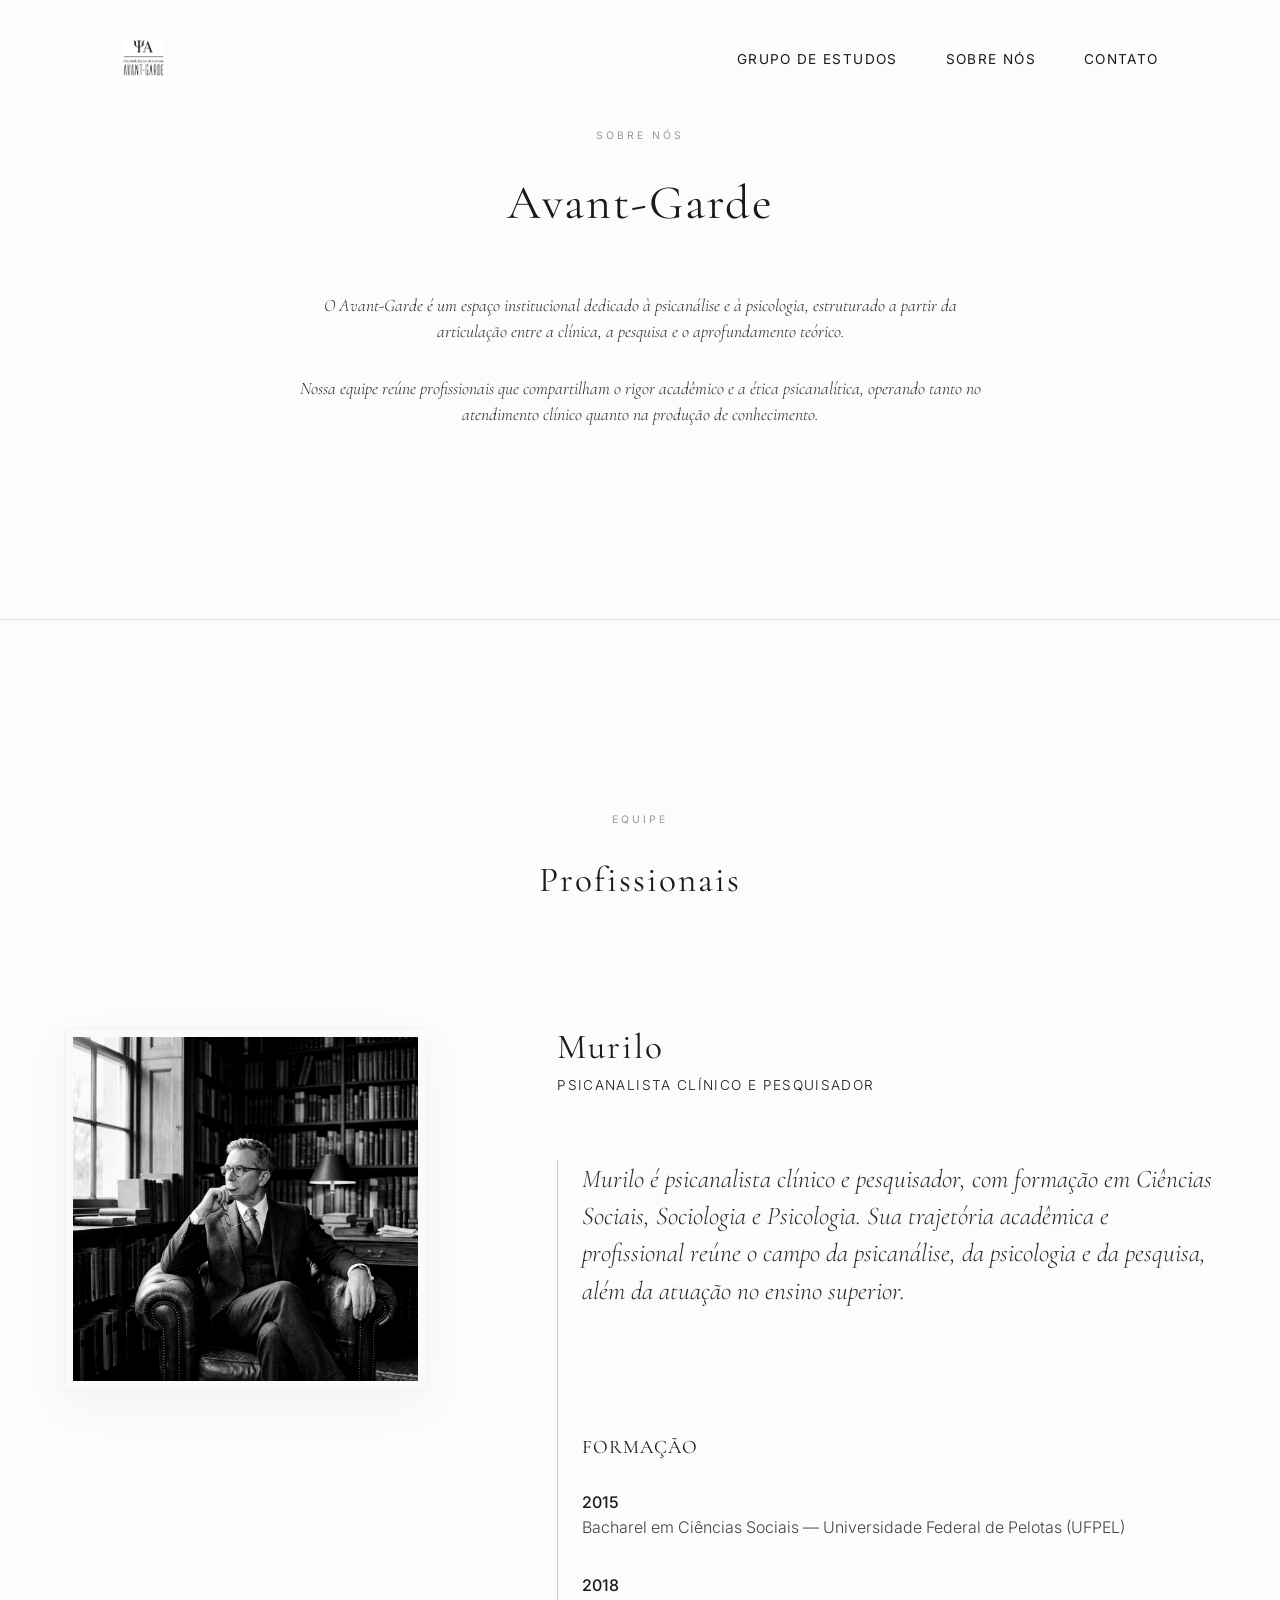
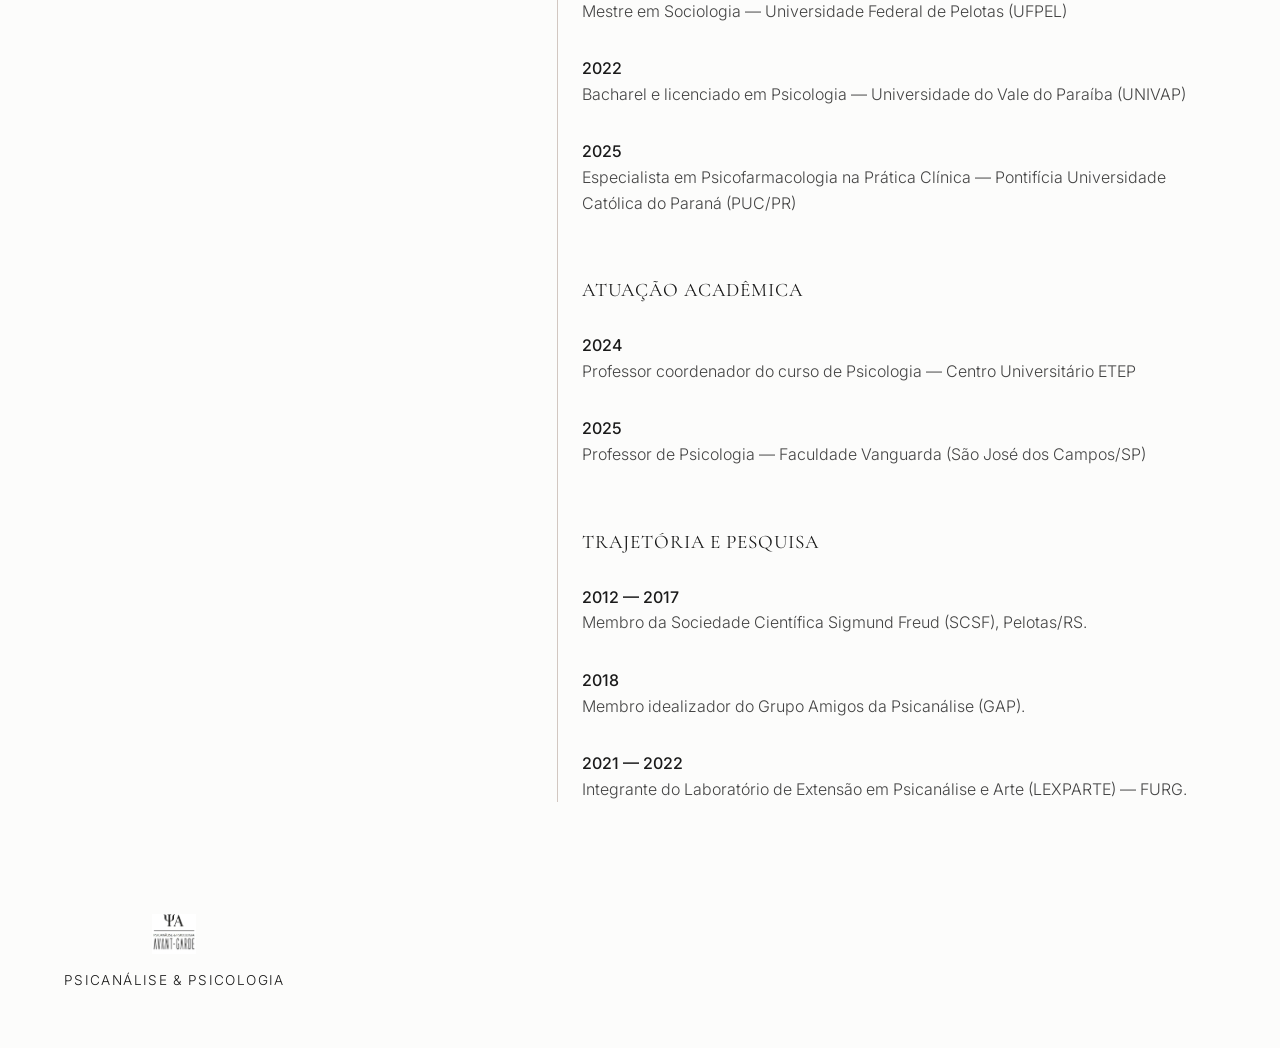
==== sobre-nos.html @ ca1990ba "feat: reformulação completa Avant-Garde 2.0 (abertura tipográfica, núcleos, menu e identidade instit" ====
<!DOCTYPE html>
<html lang="pt-BR">
<head>
    <meta charset="UTF-8">
    <meta name="viewport" content="width=device-width, initial-scale=1.0">
    <title>Sobre Nós | Avant-Garde</title>
    <link rel="preconnect" href="https://fonts.googleapis.com">
    <link rel="preconnect" href="https://fonts.gstatic.com" crossorigin>
    <link href="https://fonts.googleapis.com/css2?family=Cormorant+Garamond:ital,wght@0,300;0,400;0,500;0,600;1,300;1,400;1,500&family=Inter:wght@300;400;500&display=swap" rel="stylesheet">
    <link rel="stylesheet" href="styles.css">
</head>
<body class="page-sobre">
    <!-- HEADER -->
    <header class="header-light">
        <div class="header-inner container-fluid">
            <div class="logo">
                <a href="index.html">
                    <img src="logo-avant-garde.jpg" alt="Avant-Garde Psicanálise e Psicologia" class="header-logo-full">
                </a>
            </div>
            
            <div class="mobile-menu-toggle" id="mobile-menu-toggle">
                <span></span>
                <span></span>
                <span></span>
            </div>

            <nav class="main-nav" id="main-nav">
                <ul>
                    <li><a href="index.html#grupo-estudos">Grupo de Estudos</a></li>
                    <li><a href="sobre-nos.html" class="wood-text">Sobre Nós</a></li>
                    <li><a href="index.html#contato">Contato</a></li>
                </ul>
            </nav>
        </div>
    </header>

    <main>
        <!-- INSTITUCIONAL AVANT-GARDE -->
        <section class="section-padding pt-large">
            <div class="container text-center fade-up mb-huge">
                <span class="archival-label wood-text mb-small d-block">SOBRE NÓS</span>
                <h1 class="section-title wood-text mb-medium" style="font-size: 3rem;">Avant-Garde</h1>
                <div class="portrait-medium" style="margin: 0 auto; max-width: 700px;">
                    <p class="editorial-text mb-small" style="font-size: 1.1rem;">O Avant-Garde é um espaço institucional dedicado à psicanálise e à psicologia, estruturado a partir da articulação entre a clínica, a pesquisa e o aprofundamento teórico.</p>
                    <p class="editorial-text" style="font-size: 1.1rem;">Nossa equipe reúne profissionais que compartilham o rigor acadêmico e a ética psicanalítica, operando tanto no atendimento clínico quanto na produção de conhecimento.</p>
                </div>
            </div>

            <!-- PROFISSIONAIS -->
            <div class="wood-divider fade-in scroll-anim mb-huge container"></div>
            
            <div class="container">
                <div class="text-center mb-large fade-up scroll-anim">
                    <span class="archival-label wood-text mb-small d-block">EQUIPE</span>
                    <h2 class="section-title wood-text">Profissionais</h2>
                </div>

                <div class="grid-row align-top">
                    <!-- FOTO DE MURILO -->
                    <div class="col-4 fade-in">
                        <img src="murilo.jpg" alt="Murilo - Psicanalista Clínico" class="real-image img-framed h-medium object-cover" style="object-position: top center;">
                    </div>
                    
                    <div class="col-1"></div>
                    
                    <!-- CONTEÚDO MURILO -->
                    <div class="col-7 fade-up">
                        <h2 class="section-title wood-text mb-micro">Murilo</h2>
                        <p class="wood-text mb-medium" style="letter-spacing: 0.1em; text-transform: uppercase; font-size: 0.85rem;">Psicanalista clínico e pesquisador</p>
                        
                        <div class="border-left-wood">
                            <p class="editorial-text mb-large">Murilo é psicanalista clínico e pesquisador, com formação em Ciências Sociais, Sociologia e Psicologia. Sua trajetória acadêmica e profissional reúne o campo da psicanálise, da psicologia e da pesquisa, além da atuação no ensino superior.</p>

                            <!-- FORMAÇÃO -->
                            <h3 class="wood-text mb-small" style="font-size: 1.2rem; letter-spacing: 0.05em; text-transform: uppercase;">Formação</h3>
                            <div class="curriculum-block mb-medium">
                                <div class="curriculum-item mb-small">
                                    <span class="wood-text" style="font-weight: 500; display: block;">2015</span>
                                    <p class="text-light">Bacharel em Ciências Sociais — Universidade Federal de Pelotas (UFPEL)</p>
                                </div>
                                <div class="curriculum-item mb-small">
                                    <span class="wood-text" style="font-weight: 500; display: block;">2018</span>
                                    <p class="text-light">Mestre em Sociologia — Universidade Federal de Pelotas (UFPEL)</p>
                                </div>
                                <div class="curriculum-item mb-small">
                                    <span class="wood-text" style="font-weight: 500; display: block;">2022</span>
                                    <p class="text-light">Bacharel e licenciado em Psicologia — Universidade do Vale do Paraíba (UNIVAP)</p>
                                </div>
                                <div class="curriculum-item mb-small">
                                    <span class="wood-text" style="font-weight: 500; display: block;">2025</span>
                                    <p class="text-light">Especialista em Psicofarmacologia na Prática Clínica — Pontifícia Universidade Católica do Paraná (PUC/PR)</p>
                                </div>
                            </div>

                            <!-- ATUAÇÃO ACADÊMICA -->
                            <h3 class="wood-text mb-small" style="font-size: 1.2rem; letter-spacing: 0.05em; text-transform: uppercase;">Atuação Acadêmica</h3>
                            <div class="curriculum-block mb-medium">
                                <div class="curriculum-item mb-small">
                                    <span class="wood-text" style="font-weight: 500; display: block;">2024</span>
                                    <p class="text-light">Professor coordenador do curso de Psicologia — Centro Universitário ETEP</p>
                                </div>
                                <div class="curriculum-item mb-small">
                                    <span class="wood-text" style="font-weight: 500; display: block;">2025</span>
                                    <p class="text-light">Professor de Psicologia — Faculdade Vanguarda (São José dos Campos/SP)</p>
                                </div>
                            </div>

                            <!-- TRAJETÓRIA E PESQUISA -->
                            <h3 class="wood-text mb-small" style="font-size: 1.2rem; letter-spacing: 0.05em; text-transform: uppercase;">Trajetória e Pesquisa</h3>
                            <div class="curriculum-block mb-medium">
                                <div class="curriculum-item mb-small">
                                    <span class="wood-text" style="font-weight: 500; display: block;">2012 — 2017</span>
                                    <p class="text-light">Membro da Sociedade Científica Sigmund Freud (SCSF), Pelotas/RS.</p>
                                </div>
                                <div class="curriculum-item mb-small">
                                    <span class="wood-text" style="font-weight: 500; display: block;">2018</span>
                                    <p class="text-light">Membro idealizador do Grupo Amigos da Psicanálise (GAP).</p>
                                </div>
                                <div class="curriculum-item mb-small">
                                    <span class="wood-text" style="font-weight: 500; display: block;">2021 — 2022</span>
                                    <p class="text-light">Integrante do Laboratório de Extensão em Psicanálise e Arte (LEXPARTE) — FURG.</p>
                                </div>
                            </div>
                        </div>
                    </div>
                </div>
            </div>
        </section>
    </main>

    <!-- FOOTER -->
    <footer>
        <div class="footer-content">
            <img src="logo-avant-garde.jpg" alt="Avant-Garde" class="footer-logo mb-small">
            <p class="wood-text" style="letter-spacing: 0.1em; font-family: var(--font-sans); font-size: 0.85rem; margin-top: 1rem;">PSICANÁLISE & PSICOLOGIA</p>
        </div>
    </footer>

    <script src="script.js"></script>
</body>
</html>
---- styles.css ----
/* CSS Variables */
:root {
    --bg-color: #fcfcfb;
    --text-color: #1a1a1a; 
    --wood-color: #724e38; 
    --wood-dark: #3a261b;
    
    --font-heading: 'Cormorant Garamond', serif;
    --font-body: 'Inter', sans-serif;
    
    --transition-slow: all 1.2s cubic-bezier(0.25, 0.46, 0.45, 0.94);
    --transition-medium: all 0.6s ease;
}

/* Base & Reset */
* {
    margin: 0;
    padding: 0;
    box-sizing: border-box;
}

html {
    scroll-behavior: smooth;
    font-size: 16px;
    background-color: var(--bg-color);
}

body {
    background-color: var(--bg-color);
    color: var(--text-color);
    font-family: var(--font-body);
    line-height: 1.6;
    overflow-x: hidden;
    -webkit-font-smoothing: antialiased;
}

/* Materiality & Wood Identity */
.wood-text {
    color: var(--text-color);
}

.wood-border {
    border-color: var(--wood-color) !important;
    color: var(--wood-color) !important;
}

.wood-border:hover {
    background-color: var(--wood-color) !important;
    color: var(--bg-color) !important;
}

.wood-tint {
    background-color: #f3ede7 !important; 
    border-color: #e5d8cc !important;
    color: var(--wood-color) !important;
}

.warm-tint {
    background-color: #f8f3eb !important; 
    border-color: #eeddcc !important;
    color: #9d836a !important;
}

.wood-line {
    width: 40px;
    height: 1px;
    background-color: var(--wood-color);
    margin: 1.5rem 0;
}

.wood-line.center {
    margin: 1.5rem auto;
}

.wood-divider {
    width: 100%;
    height: 1px;
    background-color: rgba(114, 78, 56, 0.15);
}

.border-left-wood {
    border-left: 1px solid rgba(114, 78, 56, 0.3);
    padding-left: 1.5rem;
}

/* Archival & Micro-details */
.archival-label {
    display: inline-block;
    font-family: var(--font-body);
    font-size: 0.65rem;
    letter-spacing: 3px;
    text-transform: uppercase;
    color: #999;
}

.freud-composition {
    position: relative;
    display: inline-block;
    padding: 1.5rem;
    background-color: #f9f8f6; 
    border: 1px solid #f0eee9;
}

/* Typography */
h1, h2, h3, h4, h5, h6 {
    font-family: var(--font-heading);
    font-weight: 400;
    line-height: 1.1;
}

p {
    margin-bottom: 1.5rem;
    font-weight: 300;
    color: #444;
}

a {
    text-decoration: none;
    color: inherit;
    transition: var(--transition-medium);
}

/* Grid & Layout System */
.container {
    max-width: 1400px;
    margin: 0 auto;
    padding: 0 5%;
}

.grid-row {
    display: grid;
    grid-template-columns: repeat(12, 1fr);
    gap: 2rem;
    width: 100%;
}

.align-center { align-items: center; }
.align-top { align-items: flex-start; }
.align-end { align-items: flex-end; }

/* Grid Columns */
.col-1 { grid-column: span 1; }
.col-2 { grid-column: span 2; }
.col-3 { grid-column: span 3; }
.col-4 { grid-column: span 4; }
.col-5 { grid-column: span 5; }
.col-6 { grid-column: span 6; }
.col-7 { grid-column: span 7; }
.col-8 { grid-column: span 8; }
.col-9 { grid-column: span 9; }
.col-10 { grid-column: span 10; }
.col-11 { grid-column: span 11; }
.col-12 { grid-column: span 12; }

/* Utility Spacing */
.mb-micro { margin-bottom: 0.5rem; }
.mb-small { margin-bottom: 2rem; }
.mb-medium { margin-bottom: 4rem; }
.mb-large { margin-bottom: 8rem; }
.mb-huge { margin-bottom: 12rem; }
.mt-small { margin-top: 1rem; }
.mt-medium { margin-top: 3rem; }
.mt-large { margin-top: 6rem; }
.mt-huge { margin-top: 10rem; }
.pt-large { padding-top: 8rem; }
.d-block { display: block; }
.text-center { text-align: center; }

/* Placeholders & Images */
.image-placeholder {
    display: flex;
    align-items: center;
    justify-content: center;
    width: 100%;
    font-family: var(--font-body);
    font-size: 0.8rem;
    letter-spacing: 2px;
    text-transform: uppercase;
    text-align: center;
    padding: 2rem;
}

.h-large { height: 70vh; max-height: 800px; }
.h-medium { height: 45vh; max-height: 500px; }
.h-small { height: 35vh; max-height: 350px; }

.real-image {
    width: 100%;
    height: 100%;
    object-fit: cover;
    transition: transform 0.5s ease, filter 0.5s ease;
    filter: contrast(1.08) saturate(1.15) brightness(0.98);
}

/* Photo Treatments */
.object-cover {
    object-fit: cover;
    width: 100%;
}

.hero-img-wrapper {
    width: 100%;
    height: 65vh;
    overflow: hidden;
    box-shadow: 0 10px 30px rgba(0,0,0,0.1);
}

.hero-portrait-img {
    width: 100%;
    height: 100%;
    object-fit: cover;
    object-position: 60% center; 
}

.detail-img {
    object-position: center;
    border-radius: 2px;
}

.detail-img-small {
    height: 350px;
    object-position: center top;
}

.img-framed {
    padding: 0.5rem;
    background-color: var(--bg-color);
    border: 1px solid rgba(0,0,0,0.05);
    box-shadow: 0 15px 40px rgba(114, 78, 56, 0.05); 
}

.portrait-medium {
    max-width: 300px;
    margin: 0 auto;
}

.portrait-small {
    max-width: 220px;
    margin: 0 auto;
}

.art-frame {
    border: 12px solid #222; 
    box-shadow: 10px 10px 30px rgba(0,0,0,0.1);
}

.art-frame-small {
    border: 8px solid #222;
    box-shadow: 5px 5px 20px rgba(0,0,0,0.1);
}

.sepia-filter { filter: sepia(0.3) grayscale(0.5) contrast(1.1) brightness(0.95); }
.dark-filter { filter: brightness(0.85) contrast(1.15) saturate(0.9); }
.grayscale { filter: grayscale(100%); }

.caption {
    display: block;
    margin-top: 1.2rem;
    font-size: 0.95rem;
    font-family: var(--font-heading);
    font-style: italic;
    opacity: 0.8;
}

/* Editorial Text Blocks */
.text-block {
    padding: 0 1.5rem;
}

.section-title {
    font-size: 2.2rem;
    letter-spacing: 2px;
}

.editorial-text {
    font-family: var(--font-heading);
    font-size: 1.6rem;
    line-height: 1.45;
    font-style: italic;
    color: #2a2a2a;
}

/* Header */
header {
    position: fixed;
    top: 0;
    width: 100%;
    padding: 2.5rem 5%;
    z-index: 100;
    background: var(--bg-color); /* Fundo off-white */
    transition: background 0.5s ease, padding 0.5s ease, box-shadow 0.5s ease;
}

header.scrolled {
    padding: 1rem 5%;
    box-shadow: 0 2px 20px rgba(0,0,0,0.05);
}

.header-logo {
    height: 60px;
    width: auto;
    display: block;
}

header nav a {
    color: var(--text-color);
    text-decoration: none;
    font-size: 0.85rem;
    letter-spacing: 0.1em;
    text-transform: uppercase;
    transition: opacity 0.3s ease;
}

header nav a:hover {
    opacity: 0.6;
}

.header-inner {
    display: flex;
    justify-content: space-between;
    align-items: center;
}

.logo .placeholder-icon {
    font-size: 0.85rem;
    letter-spacing: 2px;
    font-weight: 300;
}

nav ul {
    display: flex;
    list-style: none;
    gap: 3rem;
}

nav li {
    font-size: 0.8rem;
    text-transform: uppercase;
    letter-spacing: 2px;
}

nav a:hover, nav button:hover {
    opacity: 0.6;
}

/* Buttons */
.btn-outline {
    display: inline-block;
    padding: 1rem 2.5rem;
    border: 1px solid var(--text-color);
    color: var(--text-color);
    text-decoration: none;
    font-family: var(--font-sans);
    font-size: 0.85rem;
    letter-spacing: 0.15em;
    text-transform: uppercase;
    transition: all 0.3s ease;
    background: transparent;
}

.btn-outline:hover {
    background: var(--text-color);
    color: var(--bg-color);
}

.text-btn {
    background: transparent;
    border: none;
    font-family: inherit;
    font-size: inherit;
    letter-spacing: inherit;
    text-transform: inherit;
    cursor: pointer;
    transition: var(--transition-medium);
}

/* Hero */
.hero {
    height: 100vh;
    display: flex;
    align-items: center;
    position: relative;
    overflow: hidden;
    padding-top: 80px; /* offset for header */
}

.hero-content-row {
    height: 100%;
    align-items: center;
}

.hero-logo-main {
    width: 350px;
    max-width: 100%;
    height: auto;
    display: block;
    margin-bottom: 2rem;
}

.hero-intro {
    font-family: var(--font-serif);
    font-size: 1.8rem;
    line-height: 1.4;
    color: var(--text-color);
    margin-bottom: 2rem;
    max-width: 90%;
}

.hero-actions {
    display: flex;
    align-items: center;
    gap: 2rem;
}

.hero-ctas {
    display: flex;
    gap: 1.5rem;
    justify-content: center;
}

/* Tripé */
.tripe-name {
    font-size: 1.2rem;
    letter-spacing: 3px;
}

.tripe-desc {
    font-size: 0.95rem;
    color: #555;
    max-width: 280px;
    margin-left: auto;
    margin-right: auto;
}

/* Contato */
.contato-links {
    margin: 2rem 0;
    display: flex;
    flex-direction: column;
    gap: 1rem;
}

.contato-link {
    font-family: var(--font-heading);
    font-size: 1.4rem;
    display: inline-block;
}

.contato-link:hover {
    opacity: 0.7;
}

.contato-signature .sig-clinic {
    font-family: var(--font-body);
    font-size: 0.7rem;
    letter-spacing: 2px;
    color: #999;
    text-transform: uppercase;
    margin-bottom: 0.2rem;
}

.footer-content p {
    margin-bottom: 0.5rem;
}

.footer-logo {
    height: 40px;
    width: auto;
    display: block;
    margin: 0 auto;
}

.footer-social {
}

.contato-signature .sig-name {
    font-family: var(--font-heading);
    font-size: 1.8rem;
}

/* Footer */
footer {
    padding: 3rem 5%;
    display: flex;
    justify-content: space-between;
    align-items: center;
    font-size: 0.75rem;
    letter-spacing: 2px;
    text-transform: uppercase;
    color: #888;
}

/* Animations */
.fade-up {
    opacity: 0;
    transform: translateY(30px);
    transition: var(--transition-slow);
}

.fade-in {
    opacity: 0;
    transition: var(--transition-slow);
}

.fade-up.visible, .fade-in.visible {
    opacity: 1;
    transform: translateY(0);
}

.delay-1 { transition-delay: 0.3s; }
.delay-2 { transition-delay: 0.6s; }

/* -------------------------------------
   RESPONSIVO (MOBILE FIRST & TWEAKS)
------------------------------------- */

/* Max 1024px (Tablets) */
@media (max-width: 1024px) {
    .hero-intro {
        font-size: 1.5rem;
    }
    .hero-logo-main {
        max-width: 90%;
    }
}

/* Max 768px (Mobile & Small Tablets) */
@media (max-width: 768px) {
    header {
        padding: 1rem 5%;
    }
    .header-inner {
        flex-wrap: wrap;
    }
    .header-logo-full {
        height: 30px;
    }
    
    .mobile-menu-toggle {
        display: flex;
        flex-direction: column;
        gap: 5px;
        cursor: pointer;
    }
    .mobile-menu-toggle span {
        width: 25px;
        height: 1px;
        background-color: var(--text-color);
        transition: all 0.3s ease;
    }
    
    .main-nav {
        display: none;
        width: 100%;
        margin-top: 1.5rem;
    }
    .main-nav.active {
        display: block;
    }
    .main-nav ul {
        flex-direction: column;
        align-items: center;
        gap: 1.5rem;
    }
    .main-nav ul li a {
        font-size: 0.8rem;
        letter-spacing: 0.1em;
    }
    
    /* Desativa animações no mobile para evitar elementos invisíveis */
    .fade-up, .fade-in {
        opacity: 1 !important;
        transform: none !important;
    }
    
    /* ABERTURA EDITORIAL MOBILE */
    .hero-typographic {
        min-height: 60vh;
        padding-top: 60px;
    }
    .hero-title {
        font-size: 2.8rem;
        letter-spacing: 4px;
    }
    .hero-subtitle {
        font-size: 0.9rem;
        letter-spacing: 2px;
        margin-bottom: 2rem;
    }
    .hero-statement {
        font-size: 1.25rem;
    }
    
    /* NÚCLEOS MOBILE */
    .nucleos-grid {
        grid-template-columns: 1fr;
        gap: 2.5rem;
    }

    /* Esconde colunas vazias no mobile para não gerar buracos e saltos estranhos */
    .col-1:empty, .col-2:empty {
        display: none !important;
    }
    
    .hero-actions {
        flex-direction: column;
        align-items: flex-start;
        gap: 1rem;
    }

    .btn-outline {
        width: 100%;
        max-width: 320px;
        text-align: center;
        padding: 1rem;
    }
    
    .hero-img-wrapper {
        height: 250px;
    }
    
    .h-medium {
        height: 220px !important;
    }
    
    .detail-img-small {
        height: 220px !important;
    }

    .col-1, .col-2, .col-3, .col-4, .col-5, .col-6, .col-7, .col-8, .col-9, .col-10, .col-11, .col-12 {
        width: 100%;
        margin-left: 0;
        margin-right: 0;
    }

    .grid-row {
        display: flex;
        flex-direction: column;
        gap: 1rem;
        margin: 0;
    }
    
    .reverse-mobile {
        flex-direction: column-reverse;
    }
    
    .mb-huge { margin-bottom: 3rem; }
    .mb-large { margin-bottom: 2rem; }
    .pt-large { padding-top: 2rem; }
    
    .section-title {
        font-size: 1.8rem;
        line-height: 1.2;
    }
    .editorial-text {
        font-size: 1rem;
    }
    
    .border-left-wood {
        border-left: none;
        padding-left: 0;
        border-top: 1px solid rgba(0,0,0,0.1);
        padding-top: 1.5rem;
        margin-top: 1.5rem;
    }
    
    footer {
        flex-direction: column;
        gap: 1rem;
        text-align: center;
    }
}
/* --- NOVA ESTRUTURA (AVANT-GARDE 2.0) --- */

.header-logo-full {
    height: 40px;
    width: auto;
    display: block;
}

.mobile-menu-toggle {
    display: none;
}

.hero-typographic {
    min-height: 80vh;
    display: flex;
    align-items: center;
    justify-content: center;
    padding-top: 80px;
    background-color: var(--bg-color);
}

.hero-title {
    font-family: var(--font-heading);
    font-size: 4.5rem;
    letter-spacing: 6px;
    margin-bottom: 0.2rem;
}

.hero-subtitle {
    font-family: var(--font-body);
    font-size: 1.2rem;
    letter-spacing: 4px;
    text-transform: uppercase;
    font-weight: 300;
    margin-bottom: 2.5rem;
}

.hero-divider {
    width: 60px;
    height: 1px;
    background-color: var(--wood-color);
    margin: 0 auto 2.5rem auto;
    opacity: 0.3;
}

.hero-statement {
    font-family: var(--font-heading);
    font-size: 1.6rem;
    font-style: italic;
    max-width: 600px;
    margin: 0 auto;
    line-height: 1.4;
}

.nucleos-grid {
    display: grid;
    grid-template-columns: repeat(4, 1fr);
    gap: 3rem;
}

.nucleo-item {
    text-align: center;
    padding: 1rem;
}

.nucleo-icon {
    font-size: 1.2rem;
    margin-bottom: 1.5rem;
    opacity: 0.7;
}

.nucleo-title {
    font-family: var(--font-body);
    font-size: 0.9rem;
    letter-spacing: 3px;
    text-transform: uppercase;
    margin-bottom: 1rem;
    font-weight: 500;
}

.nucleo-desc {
    font-size: 0.95rem;
    color: #555;
}

.container-fluid {
    width: 100%;
    padding: 0 5%;
}

/* Delay adicional para o fade-up */
.delay-3 { transition-delay: 0.9s; }
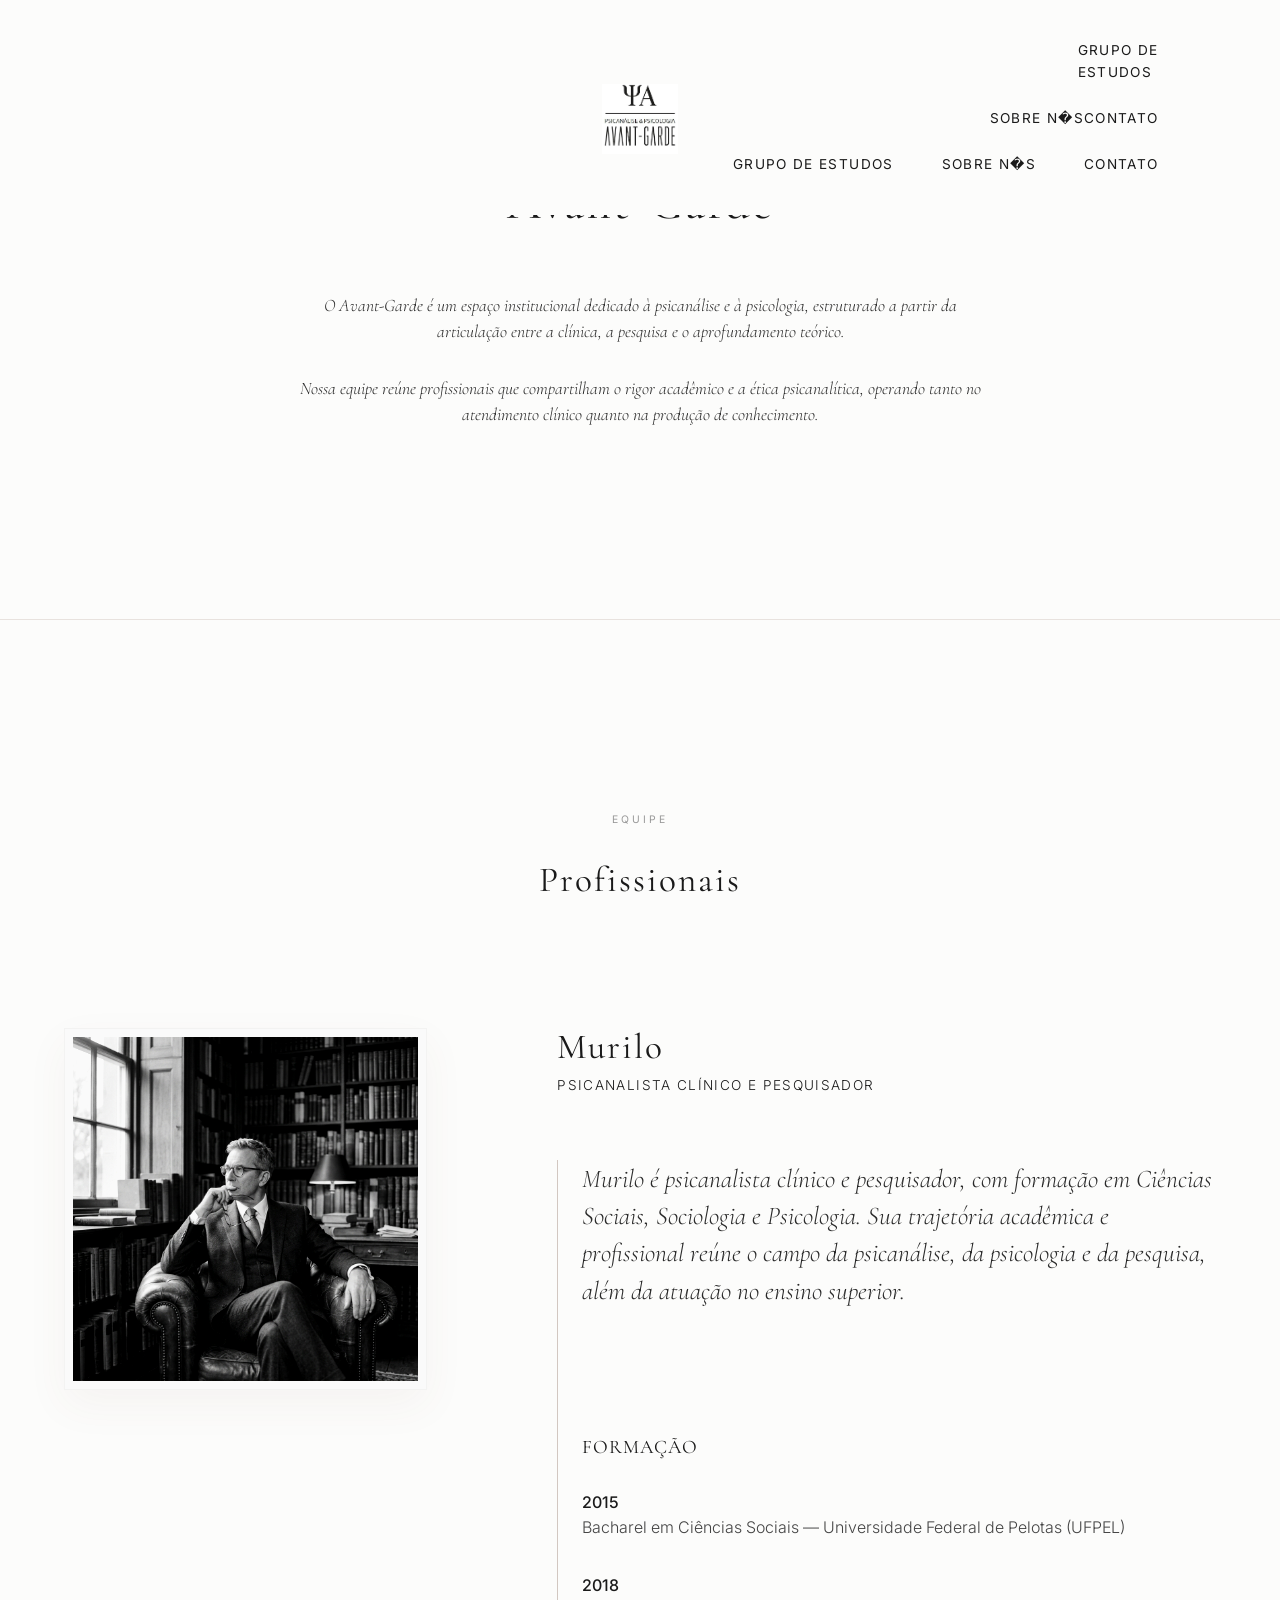
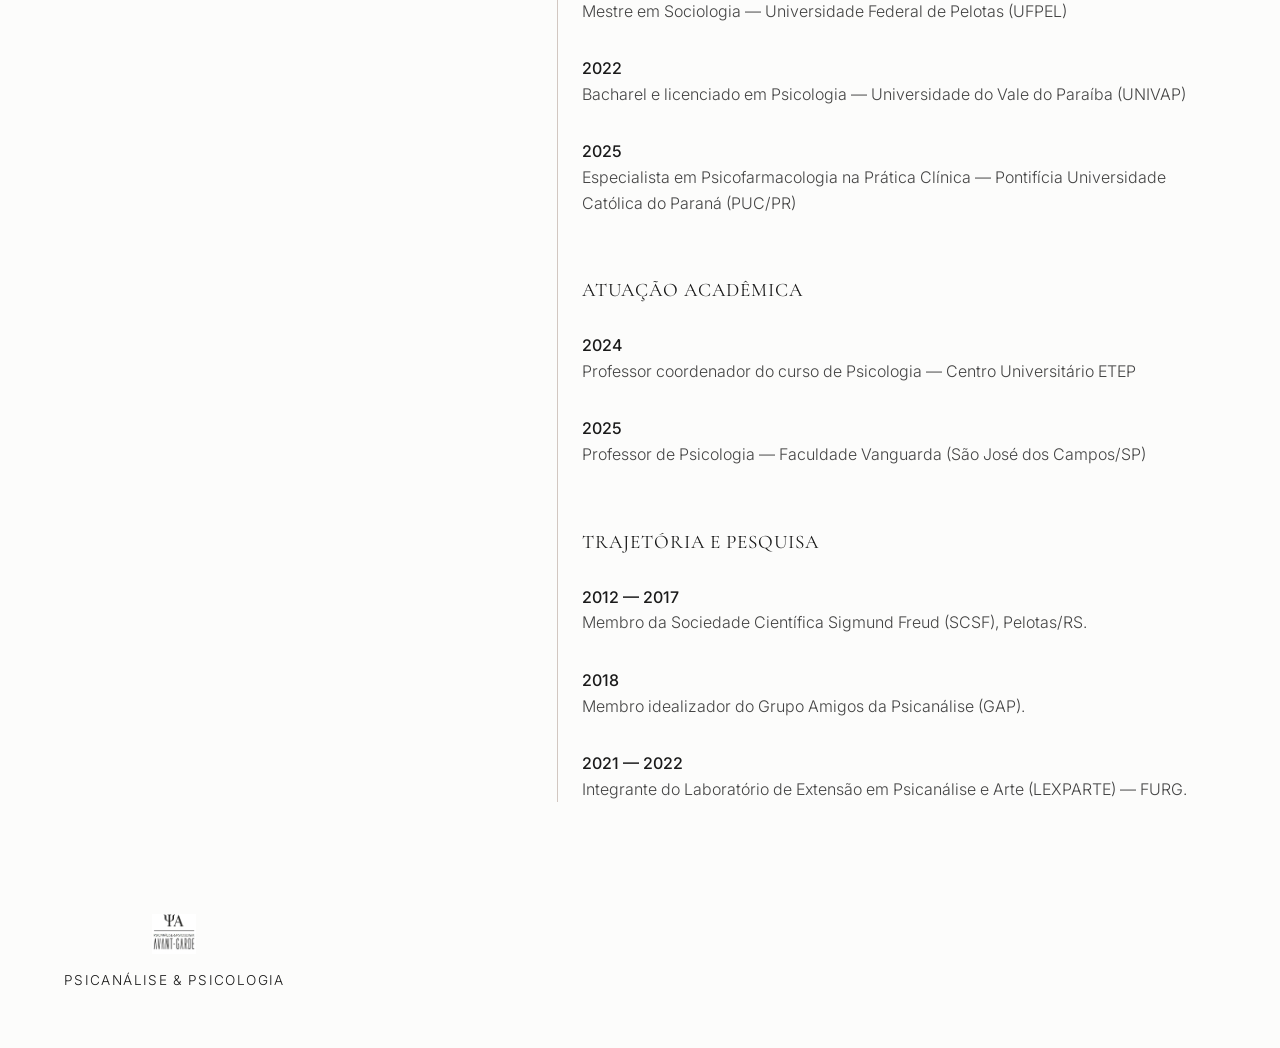
==== commit d50bc29d: "fix: recria header mobile com navegação lateral e logo isolada no centro, alinhado e refinado" ====
--- a/sobre-nos.html
+++ b/sobre-nos.html
@@ -10,25 +10,36 @@
     <link rel="stylesheet" href="styles.css">
 </head>
 <body class="page-sobre">
-    <!-- HEADER -->
+        <!-- HEADER -->
     <header class="header-light">
         <div class="header-inner container-fluid">
+            <!-- NAV MOBILE ESQUERDA -->
+            <nav class="mobile-nav-side left desktop-hidden">
+                <a href="index.html#grupo-estudos">GRUPO DE<br>ESTUDOS</a>
+            </nav>
+
             <div class="logo">
                 <a href="index.html">
-                    <img src="logo-avant-garde.jpg" alt="Avant-Garde Psicanálise e Psicologia" class="header-logo-full">
+                    <img src="logo-avant-garde.jpg" alt="Avant-Garde Psican�lise e Psicologia" class="header-logo-full">
                 </a>
             </div>
+
+            <!-- NAV MOBILE DIREITA -->
+            <nav class="mobile-nav-side right desktop-hidden">
+                <a href="sobre-nos.html">SOBRE N�S</a>
+                <a href="index.html#contato">CONTATO</a>
+            </nav>
             
-            <div class="mobile-menu-toggle" id="mobile-menu-toggle">
+            <div class="mobile-menu-toggle mobile-hidden" id="mobile-menu-toggle">
                 <span></span>
                 <span></span>
                 <span></span>
             </div>
 
-            <nav class="main-nav" id="main-nav">
+            <nav class="main-nav mobile-hidden" id="main-nav">
                 <ul>
                     <li><a href="index.html#grupo-estudos">Grupo de Estudos</a></li>
-                    <li><a href="sobre-nos.html" class="wood-text">Sobre Nós</a></li>
+                    <li><a href="sobre-nos.html" class="wood-text">Sobre N�s</a></li>
                     <li><a href="index.html#contato">Contato</a></li>
                 </ul>
             </nav>
@@ -140,3 +151,4 @@
     <script src="script.js"></script>
 </body>
 </html>
+
--- a/styles.css
+++ b/styles.css
@@ -18,6 +18,12 @@
     padding: 0;
     box-sizing: border-box;
 }
+
+/* Globals for visibility */
+.desktop-hidden {
+    display: none;
+}
+
 
 html {
     scroll-behavior: smooth;
@@ -316,9 +322,19 @@
 }
 
 .header-inner {
+    display: grid;
+    grid-template-columns: 1fr auto 1fr;
+    align-items: center;
+    width: 100%;
+}
+.header-inner > .logo {
+    grid-column: 2;
+    text-align: center;
+}
+.header-inner > nav {
+    grid-column: 3;
     display: flex;
-    justify-content: space-between;
-    align-items: center;
+    justify-content: flex-end;
 }
 
 .logo .placeholder-icon {
@@ -390,11 +406,11 @@
 }
 
 .hero-logo-main {
-    width: 350px;
-    max-width: 100%;
+    width: 100%;
+    max-width: 450px;
     height: auto;
     display: block;
-    margin-bottom: 2rem;
+    margin: 0 auto 2.5rem auto;
 }
 
 .hero-intro {
@@ -520,8 +536,12 @@
         font-size: 1.5rem;
     }
     .hero-logo-main {
-        max-width: 90%;
-    }
+    width: 100%;
+    max-width: 450px;
+    height: auto;
+    display: block;
+    margin: 0 auto 2.5rem auto;
+}
 }
 
 /* Max 768px (Mobile & Small Tablets) */
@@ -529,11 +549,54 @@
     header {
         padding: 1rem 5%;
     }
+        /* HEADER MOBILE DUAS LINHAS */
     .header-inner {
+        display: flex;
+        flex-direction: column;
+        align-items: center;
+        width: 100%;
+        padding-top: 12px;
+        padding-bottom: 14px;
+        gap: 1rem;
+    }
+    .header-inner > .logo {
+        text-align: center;
+        width: 100%;
+    }
+    .header-logo-full {
+        width: 100%;
+        max-width: 140px;
+        height: auto;
+        display: block;
+        margin: 0 auto;
+    }
+    .mobile-menu-toggle {
+        display: none !important;
+    }
+    .main-nav {
+        display: block !important;
+        width: 100%;
+        margin-top: 0;
+    }
+    .main-nav ul {
+        display: flex;
+        flex-direction: row !important;
+        justify-content: center;
+        gap: 1rem !important;
         flex-wrap: wrap;
     }
+    .main-nav ul li a {
+        font-size: 0.75rem !important;
+        letter-spacing: 0.05em !important;
+    }
+    
+    .mobile-menu-toggle {
+        width: 25px;
+    }
     .header-logo-full {
-        height: 30px;
+        height: 55px;
+        width: auto;
+        display: block;
     }
     
     .mobile-menu-toggle {
@@ -553,6 +616,7 @@
         display: none;
         width: 100%;
         margin-top: 1.5rem;
+        flex-basis: 100%;
     }
     .main-nav.active {
         display: block;
@@ -575,8 +639,7 @@
     
     /* ABERTURA EDITORIAL MOBILE */
     .hero-typographic {
-        min-height: 60vh;
-        padding-top: 60px;
+        padding: 100px 5% 30px 5%;
     }
     .hero-title {
         font-size: 2.8rem;
@@ -588,13 +651,14 @@
         margin-bottom: 2rem;
     }
     .hero-statement {
-        font-size: 1.25rem;
+        font-size: 1.6rem;
     }
     
     /* NÚCLEOS MOBILE */
     .nucleos-grid {
         grid-template-columns: 1fr;
-        gap: 2.5rem;
+        gap: 2rem;
+        margin-top: 1rem;
     }
 
     /* Esconde colunas vazias no mobile para não gerar buracos e saltos estranhos */
@@ -644,9 +708,9 @@
         flex-direction: column-reverse;
     }
     
-    .mb-huge { margin-bottom: 3rem; }
-    .mb-large { margin-bottom: 2rem; }
-    .pt-large { padding-top: 2rem; }
+    .mb-huge { margin-bottom: 2rem; }
+    .mb-large { margin-bottom: 1.5rem; }
+    .pt-large { padding-top: 1rem; }
     
     .section-title {
         font-size: 1.8rem;
@@ -673,7 +737,7 @@
 /* --- NOVA ESTRUTURA (AVANT-GARDE 2.0) --- */
 
 .header-logo-full {
-    height: 40px;
+    height: 70px;
     width: auto;
     display: block;
 }
@@ -683,11 +747,10 @@
 }
 
 .hero-typographic {
-    min-height: 80vh;
+    padding: 140px 5% 60px 5%;
     display: flex;
     align-items: center;
     justify-content: center;
-    padding-top: 80px;
     background-color: var(--bg-color);
 }
 
@@ -717,9 +780,9 @@
 
 .hero-statement {
     font-family: var(--font-heading);
-    font-size: 1.6rem;
+    font-size: 2.2rem;
     font-style: italic;
-    max-width: 600px;
+    max-width: 700px;
     margin: 0 auto;
     line-height: 1.4;
 }
@@ -762,3 +825,162 @@
 
 /* Delay adicional para o fade-up */
 .delay-3 { transition-delay: 0.9s; }
+
+
+
+.emoji-icon {
+    font-size: 2rem;
+    filter: grayscale(100%) brightness(0.2);
+    opacity: 0.8;
+    margin-bottom: 1rem;
+    display: inline-block;
+}
+
+
+
+
+
+
+
+
+
+/* --- MOBILE OVERRIDES PARA A NOVA ESTRUTURA --- */
+@media (max-width: 768px) {
+    .mobile-hidden {
+        display: none !important;
+    }
+    
+    .desktop-hidden {
+        display: flex !important;
+    }
+
+    /* COMPOSI��O HEADER MOBILE EXCLUSIVA */
+    .header-inner {
+        position: relative !important;
+        display: flex !important;
+        justify-content: center !important;
+        align-items: center !important;
+        width: 100% !important;
+        padding-top: 15px !important;
+        padding-bottom: 5px !important;
+        height: auto !important;
+    }
+    
+    .header-inner > .logo {
+        text-align: center !important;
+        width: 140px !important;
+        padding: 0 !important;
+        flex: none !important;
+        margin: 0 auto !important;
+        z-index: 10;
+    }
+    
+    .header-logo-full {
+        width: 100% !important;
+        max-width: 140px !important;
+        height: auto !important;
+        display: block !important;
+    }
+    
+    .mobile-nav-side {
+        position: absolute !important;
+        top: 45% !important;
+        transform: translateY(-50%) !important;
+        display: flex !important;
+        flex-direction: column !important;
+        gap: 6px !important;
+        z-index: 20;
+    }
+    
+    .mobile-nav-side.left {
+        left: 3% !important;
+        align-items: flex-start !important;
+        text-align: left !important;
+    }
+    
+    .mobile-nav-side.right {
+        right: 3% !important;
+        align-items: flex-end !important;
+        text-align: right !important;
+    }
+    
+    .mobile-nav-side a {
+        font-family: var(--font-body) !important;
+        font-size: 9.5px !important;
+        letter-spacing: 0.1em !important;
+        text-transform: uppercase !important;
+        color: var(--text-color) !important;
+        font-weight: 500 !important;
+        line-height: 1.2 !important;
+        text-decoration: none !important;
+        opacity: 0.8;
+    }
+
+    /* Hero */
+    .hero-typographic {
+        padding: 40px 5% 30px 5% !important;
+        min-height: auto !important;
+        height: auto !important;
+    }
+    
+    .hero-statement {
+        font-size: 1.35rem !important;
+        width: 95% !important;
+        max-width: 100% !important;
+        margin: 0 auto !important;
+        line-height: 1.3 !important;
+    }
+
+    /* N�cleos */
+    .nucleos-grid {
+        grid-template-columns: 1fr !important;
+        gap: 2.5rem !important;
+        width: 100% !important;
+        max-width: 100% !important;
+        margin-top: 0 !important;
+    }
+    
+    .nucleo-item {
+        width: 100% !important;
+        max-width: 100% !important;
+        min-width: 0 !important;
+        padding: 0 1rem !important;
+        box-sizing: border-box !important;
+    }
+
+    /* Imagens e Containers */
+    img {
+        max-width: 100% !important;
+        height: auto !important;
+    }
+    
+    .container {
+        padding-left: 15px !important;
+        padding-right: 15px !important;
+        width: 100% !important;
+        max-width: 100% !important;
+        box-sizing: border-box !important;
+    }
+
+    /* Corre��o do overflow geral */
+    html, body {
+        max-width: 100vw !important;
+        overflow-x: hidden !important;
+    }
+    
+    .grid-row {
+        flex-direction: column !important;
+        margin-left: 0 !important;
+        margin-right: 0 !important;
+        gap: 1.5rem !important;
+        width: 100% !important;
+    }
+    
+    [class*="col-"] {
+        width: 100% !important;
+        max-width: 100% !important;
+        padding-left: 0 !important;
+        padding-right: 0 !important;
+        margin: 0 !important;
+    }
+}
